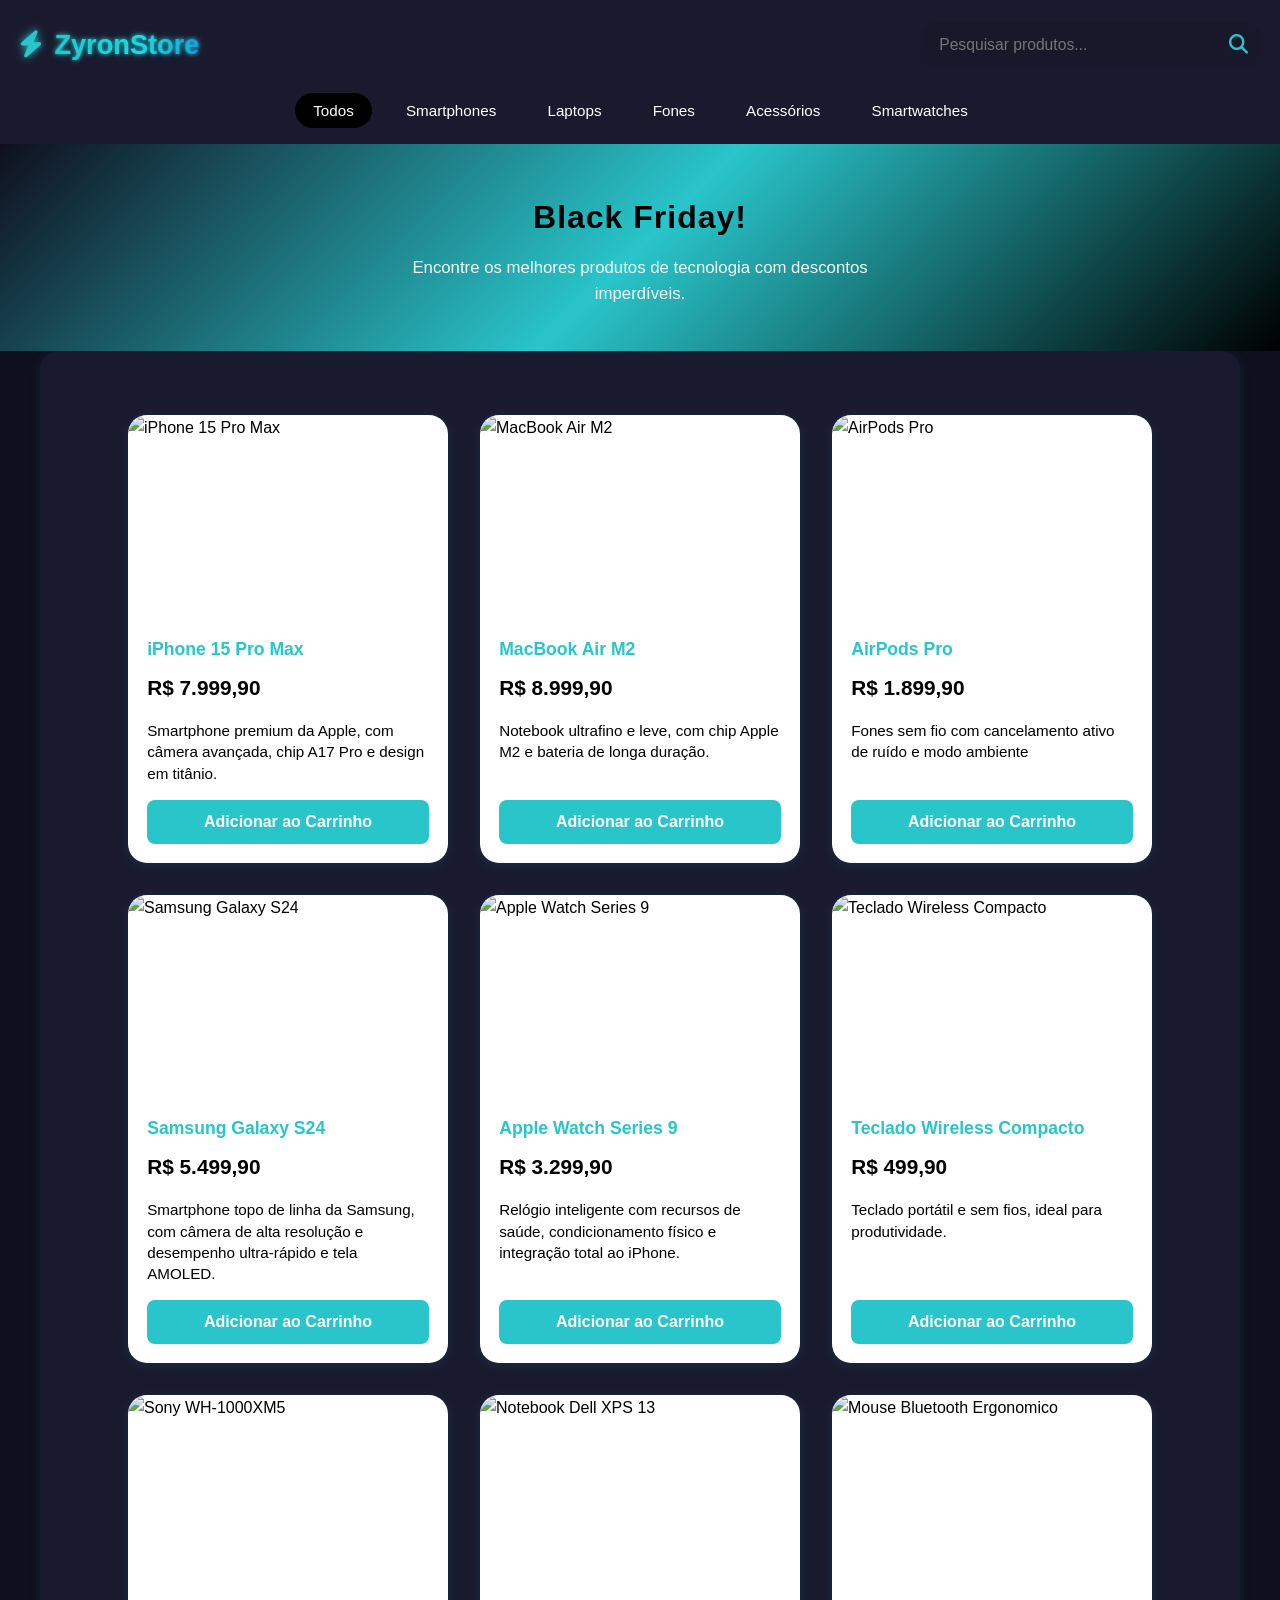
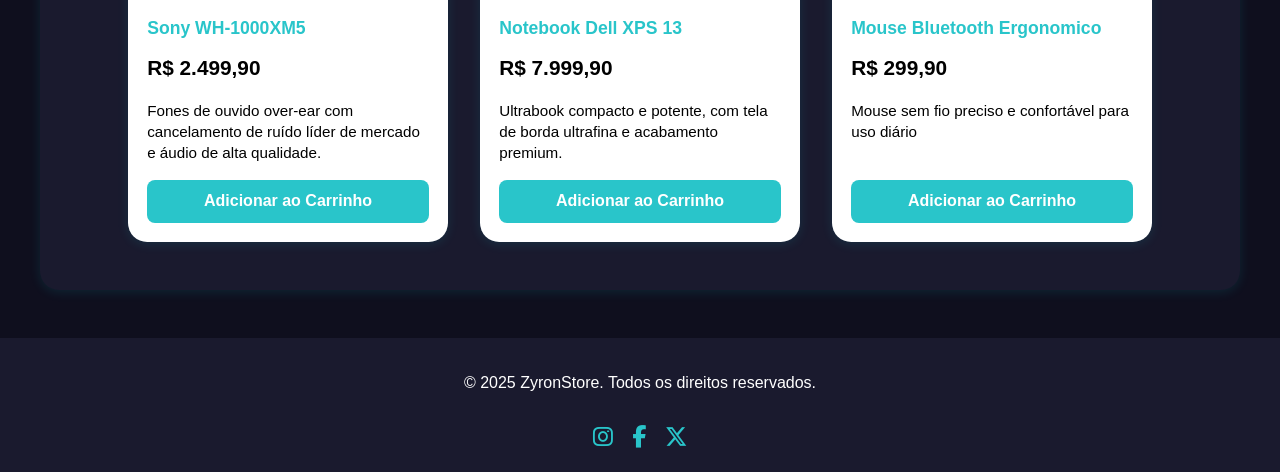
==== loja.html @ af99bb2d "Pagina da loja" ====
<!DOCTYPE html>
<html lang="pt-br">
<head>
    <meta charset="UTF-8">
    <meta name="viewport" content="width=device-width, initial-scale=1.0">
    <title>ZyronStore - Loja</title>
    <link rel="stylesheet" href="https://cdnjs.cloudflare.com/ajax/libs/font-awesome/6.5.1/css/all.min.css">
    <link rel="stylesheet" href="shop.css">
</head>

<body>
    <header>
        <div class="logo">
            <i class="fa-solid fa-bolt"></i>
            <a href="index.html"><h1>ZyronStore</h1></a>
        </div>
        <div class="search-container">
            <input type="text" placeholder="Pesquisar produtos..." class="search-input">
            <i class="fa-solid fa-magnifying-glass"></i>
        </div>
    </header>

    <div class="categories-container">
        <nav class="categories-bar">
            <button class="category-btn active" data-category="all">Todos</button>
            <button class="category-btn" data-category="smartphones">Smartphones</button>
            <button class="category-btn" data-category="laptops">Laptops</button>
            <button class="category-btn" data-category="headphones">Fones</button>
            <button class="category-btn" data-category="accessories">Acessórios</button>
            <button class="category-btn" data-category="smartwatches">Smartwatches</button>
        </nav>
    </div>

    <!-- HERO -->
    <section class="hero-section">
        <h2>Black Friday!</h2>
        <p>Encontre os melhores produtos de tecnologia com descontos imperdíveis.</p>
    </section>
    <main class="products">
        <div class="products-container">

        </div>

    </main>
    <footer>
        <div class="footer-content">
            <p>&copy; 2025 ZyronStore. Todos os direitos reservados.</p>
            <div class="footer-social">
                <a href="#" title="Instagram"><i class="fa-brands fa-instagram"></i></a>
                <a href="#" title="Facebook"><i class="fa-brands fa-facebook-f"></i></a>
                <a href="#" title="Twitter"><i class="fa-brands fa-x-twitter"></i></a>
            </div>
        </div>
    </footer>
</body>

<script src="loja.js"></script>

<!---- adicionar um carrinho e adicionar imagens do produtos --->
</html>
---- shop.css ----
* {
    margin: 0;
    padding: 0;
    box-sizing: border-box;
}

:root {
    --primary-color: #29c5ca;
    --secondary-color: #1a1a2e;
    --accent-color: #000;
    --text-color: #ffffff;
    --light-gray: #18182a;
    --border-color: #00f7ff33;
    --white-color: #FFFFFF;
    --hover-btn-color: rgba(0, 247, 255, 0.08);


}

body {
    font-family: 'Orbitron', 'Segoe UI', Tahoma, Geneva, Verdana, sans-serif;
    background-color: #0f0f1e;
    line-height: 1.6;
}

main {
    background-color: var(--secondary-color);
}

/* Header */
header {
    background: var(--secondary-color);
    color: var(--primary-color);
    padding: 1.2rem 1.2rem 0.6rem 1.2rem;
    display: flex;
    justify-content: space-between;
    align-items: center;
    top: 0;
    z-index: 1000;
    box-shadow: 0 2px 10px rgba(0, 247, 255, 0.12);
}

.logo {
    display: flex;
    align-items: center;
    gap: 0.7rem;
    margin-top: 0.2rem; /* pequeno ajuste para afastar do topo */
}

.logo i {
    font-size: 1.7rem;
    color: var(--primary-color);
    filter: drop-shadow(0 0 4px var(--primary-color));
}

.logo h1 {
    font-size: 1.7rem;
    font-weight: bold;
    /* Gradiente sutil: ciano para azul, sem cortes bruscos */
    background: linear-gradient(90deg, #29c5ca 0%, #00f7ff 60%, #0066ff 100%);
    background-clip: text;
    -webkit-background-clip: text;
    color: transparent;
    -webkit-text-fill-color: transparent;
    text-shadow: 0 0 4px #29c5ca, 0 0 8px #00f6ff40;
    line-height: 1.1;;
}

.logo a {
    text-decoration: none;
    color: inherit;
    background: none;
    box-shadow: none;
}

/* Search container */
.search-container {
    max-width: 340px;
    padding: 0.5rem 0.8rem;
    width: 100%;
    display: flex;
    align-items: center;
    background-color: var(--light-gray);
    border-radius: 1rem;
    margin-top: 0.2rem;
}

.search-container input {
    width: 100%;
    flex: 1;
    border: none;
    outline: none;
    padding: 0.35rem;
    font-size: 0.98rem;
    background: none;
    color: var(--text-color);
}

.search-container i {
    font-size: 1.2rem;
    color: var(--primary-color);
    cursor: pointer;
}

/* Hero section */
.hero-section {
    background: linear-gradient(135deg, #0f0f1e 0%, var(--primary-color) 50%, var(--accent-color) 100%);
    color: var(--white-color);
    text-align: center;
    padding: 2.5rem 1rem 1.5rem 1rem;
    margin: 0;
    max-width: 100%;
    border-radius: 0;
    box-shadow: none;
    position: relative;
    overflow: hidden;
}

.hero-section h2 {
    font-size: 2rem;
    margin-bottom: 0.7rem;
    font-weight: 800;
    letter-spacing: 1px;
    color: var(--accent-color);
    text-shadow: 0 2px 8px rgba(0, 247, 255, 0.18);
    text-align: center;
    margin-top: 0.5rem;
}

.hero-section p {
    font-size: 1.05rem;
    margin: 0 auto 1.2rem auto;
    opacity: 0.96;
    font-weight: 400;
    max-width: 540px;
    color: var(--white-color);
    text-align: center;
    line-height: 1.6;
    margin-top: 0.7rem;
}


/* Categories */
.categories-container {
    background-color: var(--secondary-color);
    width: 100%;
    display: flex;
    justify-content: center;
    padding: 1rem 0;
}

.categories-bar {
    display: flex;
    justify-content: center;
    align-items: center;
    gap: 1rem;
    flex-wrap: wrap;
}

.category-btn {
    display: flex;
    align-items: center;
    color: var(--text-color);
    border: none;
    cursor: pointer;
    background: none;
    transition: all 0.3s ease;
    font-size: 0.95rem;
    padding: 0.5rem 1.1rem;
    gap: 0.5rem;
    border-radius: 1.2rem;
}

.category-btn i {
    font-size: 1.2rem;
}

.category-btn:hover {
    background-color: var(--hover-btn-color);
    color: var(--text-color);
}

.category-btn.active {
    background: var(--accent-color);
    color: var(--white-color);
    border: 1px solid var(--accent-color);
}

/* Products */
.products {
    max-width: 1200px;
    padding: 2rem;
    margin: 0 auto;
    border-radius: 1.2rem;
    box-shadow: 0 2px 12px rgba(0, 247, 255, 0.10);
    padding-bottom: 3rem;
}

.products-container {
    display: grid;
    grid-template-columns: repeat(auto-fit, minmax(280px, 320px));
    justify-content: center;
    gap: 2rem;
    margin-top: 2rem;
    transition: height 0.3s;
    opacity: 1;
    transition: opacity 0.3s;
}

.products-container.fade {
    opacity: 0;
    pointer-events: none;
}

.product-card {
    width: 100%;
    max-width: 320px;
    margin: 0 auto;
    display: flex;
    flex-direction: column;
    background-color: var(--white-color);
    border-radius: 1.2rem;
    box-shadow: 0 2px 12px rgba(0, 247, 255, 0.10);
    overflow: hidden;
    transition: box-shadow 0.3s, transform 0.3s;
}

.product-card:hover {
    box-shadow: 0 8px 24px rgba(0, 247, 255, 0.18);
    transform: translateY(-6px) scale(1.02);
}

.product-img {
    width: 100%;
    height: 200px;
    object-fit: cover;
    object-position: center;
}

.product-info {
    padding: 1.2rem;
    flex: 1;
    display: flex;
    flex-direction: column;
    justify-content: space-between;
}

.product-name {
    font-size: 1.1rem;
    font-weight: 600;
    color: var(--primary-color);
    margin-bottom: 0.5rem;
}

.product-description {
    font-size: 0.95rem;
    color: var(--accent-color);
    margin-bottom: 1rem;
    line-height: 1.4;
}

.product-price {
    font-size: 1.3rem;
    font-weight: 700;
    color: var(--accent-color);
    margin-bottom: 1rem;
}

.product-button {
    width: 100%;
    background: var(--primary-color);
    color: var(--white-color);
    border: none;
    padding: 0.8rem;
    font-size: 1rem;
    font-weight: 600;
    border-radius: 0.5rem;
    cursor: pointer;
    transition: background 0.2s, color 0.2s, transform 0.2s;
    margin-top: auto;
}

.product-button:hover {
    background: var(--accent-color);
    color: var(--white-color);
    transform: translateY(-2px) scale(1.03);
}

/* Footer */
footer {
    background: var(--secondary-color);
    color: var(--white-color);
    padding: 2rem 0 1rem 0;
    text-align: center;
    margin-top: 3rem;
}

.footer-content {
    max-width: 1200px;
    margin: 0 auto;
    display: flex;
    flex-direction: column;
    align-items: center;
    gap: 1rem;
}

.footer-social {
    display: flex;
    gap: 1.2rem;
    margin-top: 0.5rem;
}

.footer-social a {
    color: var(--primary-color);
    font-size: 1.4rem;
    transition: color 0.2s;
}

.footer-social a:hover {
    color: var(--accent-color);
}

/* Responsividade */
@media (max-width: 768px) {
    header {
        flex-direction: column;
        gap: 1rem;
        padding: 1rem;
    }

    .search-container {
        max-width: 100%;
        margin: 0;
    }

    .hero-section h2 {
        font-size: 2rem;
    }

    .hero-section p {
        font-size: 1rem;
    }

    .categories-bar {
        gap: 0.5rem;
    }

    .category-btn {
        font-size: 0.8rem;
        padding: 0.4rem 0.8rem;
    }

    .products {
        padding: 1rem;
    }

    .products-container {
        grid-template-columns: 1fr;
        gap: 1rem;
    }
}
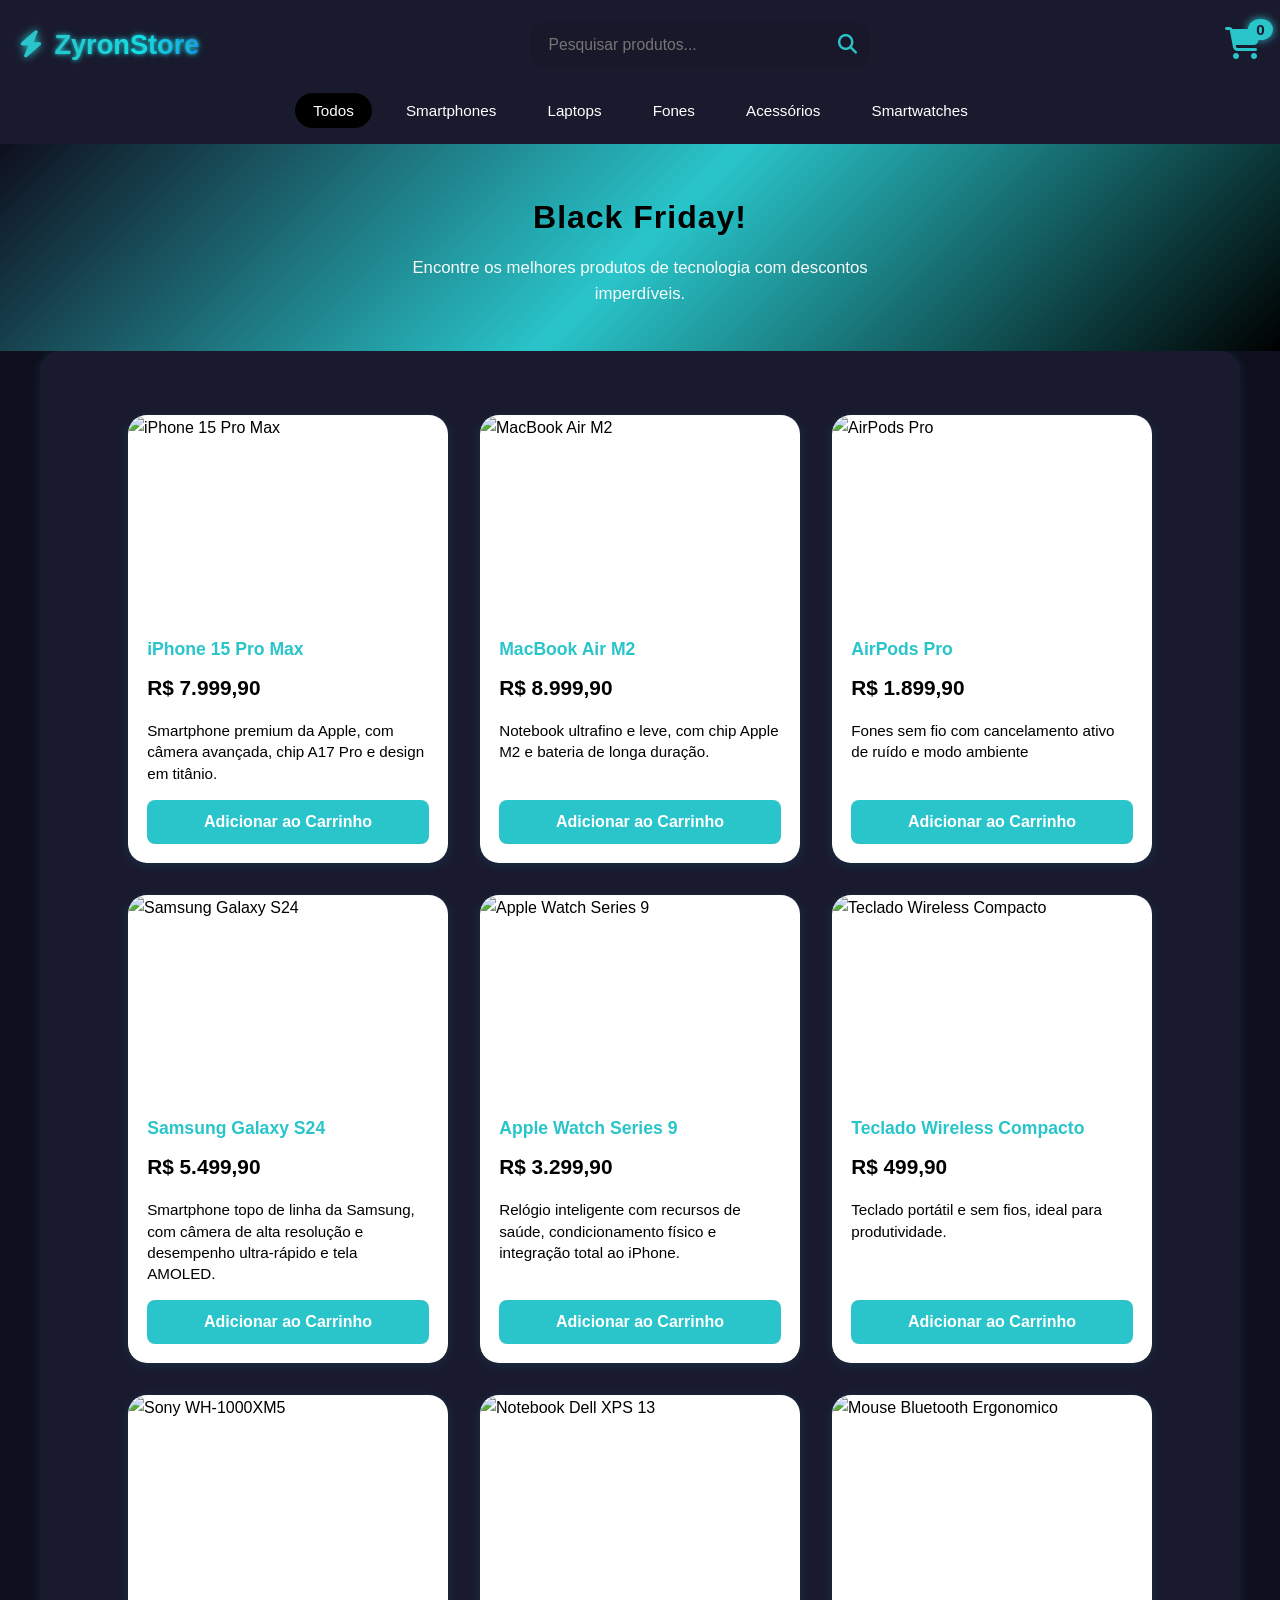
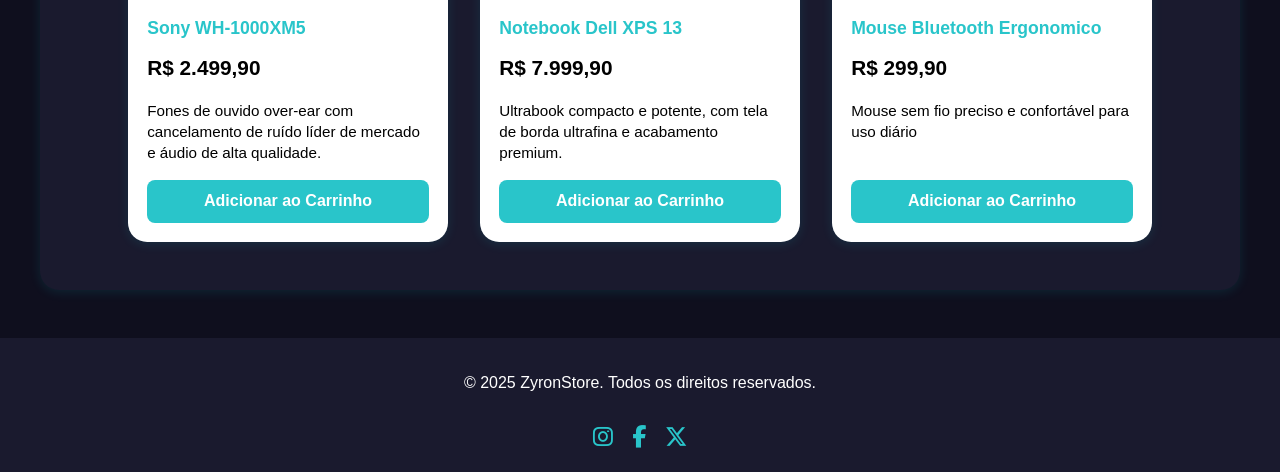
==== commit 9fc94bf4: "carrinho de compras" ====
--- a/loja.html
+++ b/loja.html
@@ -9,6 +9,14 @@
 </head>
 
 <body>
+    <div class="cart-modal" id="cartModal" style="display:none;">
+        <div class="cart-modal-content">
+            <span class="cart-modal-close" id="closeCartModal">&times;</span>
+            <h2>Itens no Carrinho</h2>
+            <ul class="cart-items-list"></ul>
+            <div class="cart-total"></div>
+        </div>
+    </div>
     <header>
         <div class="logo">
             <i class="fa-solid fa-bolt"></i>
@@ -17,6 +25,12 @@
         <div class="search-container">
             <input type="text" placeholder="Pesquisar produtos..." class="search-input">
             <i class="fa-solid fa-magnifying-glass"></i>
+        </div>
+        <div class="cart-area">
+            <button class="cart-btn" aria-label="Abrir carrinho">
+                <i class="fa-solid fa-cart-shopping cart-icon"></i>
+                <span class="cart-count">0</span>
+            </button>
         </div>
     </header>
 
--- a/shop.css
+++ b/shop.css
@@ -286,6 +286,113 @@
     transform: translateY(-2px) scale(1.03);
 }
 
+.cart-area {
+    position: relative;
+    margin-left: 1.5rem;
+    display: flex;
+    align-items: center;
+}
+.cart-btn {
+    background: none;
+    border: none;
+    cursor: pointer;
+    position: relative;
+    padding: 0;
+    display: flex;
+    align-items: center;
+}
+.cart-icon {
+    font-size: 2rem;
+    color: var(--primary-color);
+}
+.cart-count {
+    position: absolute;
+    top: -8px;
+    right: -12px;
+    background: var(--primary-color);
+    color: var(--secondary-color);
+    font-size: 0.95rem;
+    font-weight: bold;
+    border-radius: 50%;
+    padding: 2px 8px;
+    min-width: 22px;
+    text-align: center;
+    box-shadow: 0 0 8px var(--primary-color);
+    pointer-events: none;
+}
+
+.notif-container {
+    position: fixed;
+    top: 90px;
+    right: 32px;
+    z-index: 2000;
+    display: flex;
+    flex-direction: column;
+    gap: 10px;
+    pointer-events: none;
+}
+.notif {
+    background: var(--primary-color);
+    color: var(--secondary-color);
+    padding: 10px 18px;
+    border-radius: 8px;
+    font-weight: 600;
+    box-shadow: 0 2px 12px rgba(0,229,255,0.12);
+    opacity: 1;
+    transition: opacity 0.5s;
+    pointer-events: auto;
+}
+.notif.hide {
+    opacity: 0;
+}
+
+.cart-modal {
+    position: fixed;
+    top: 0; left: 0; right: 0; bottom: 0;
+    background: rgba(20, 24, 34, 0.85);
+    z-index: 9999;
+    display: flex;
+    align-items: center;
+    justify-content: center;
+}
+.cart-modal-content {
+    background: #18182a;
+    color: #fff;
+    border-radius: 16px;
+    padding: 2rem 2.5rem;
+    min-width: 320px;
+    max-width: 90vw;
+    box-shadow: 0 8px 32px rgba(0,247,255,0.12);
+    position: relative;
+}
+.cart-modal-close {
+    position: absolute;
+    top: 18px;
+    right: 22px;
+    font-size: 2rem;
+    color: #29c5ca;
+    cursor: pointer;
+}
+.cart-items-list {
+    list-style: none;
+    padding: 0;
+    margin: 1.2rem 0;
+}
+.cart-items-list li {
+    margin-bottom: 0.8rem;
+    border-bottom: 1px solid #222;
+    padding-bottom: 0.5rem;
+    font-size: 1rem;
+    display: flex;
+    justify-content: space-between;
+}
+.cart-total {
+    font-weight: bold;
+    font-size: 1.2rem;
+    margin-top: 1.2rem;
+    color: #00f7ff;
+}
+
 /* Footer */
 footer {
     background: var(--secondary-color);
